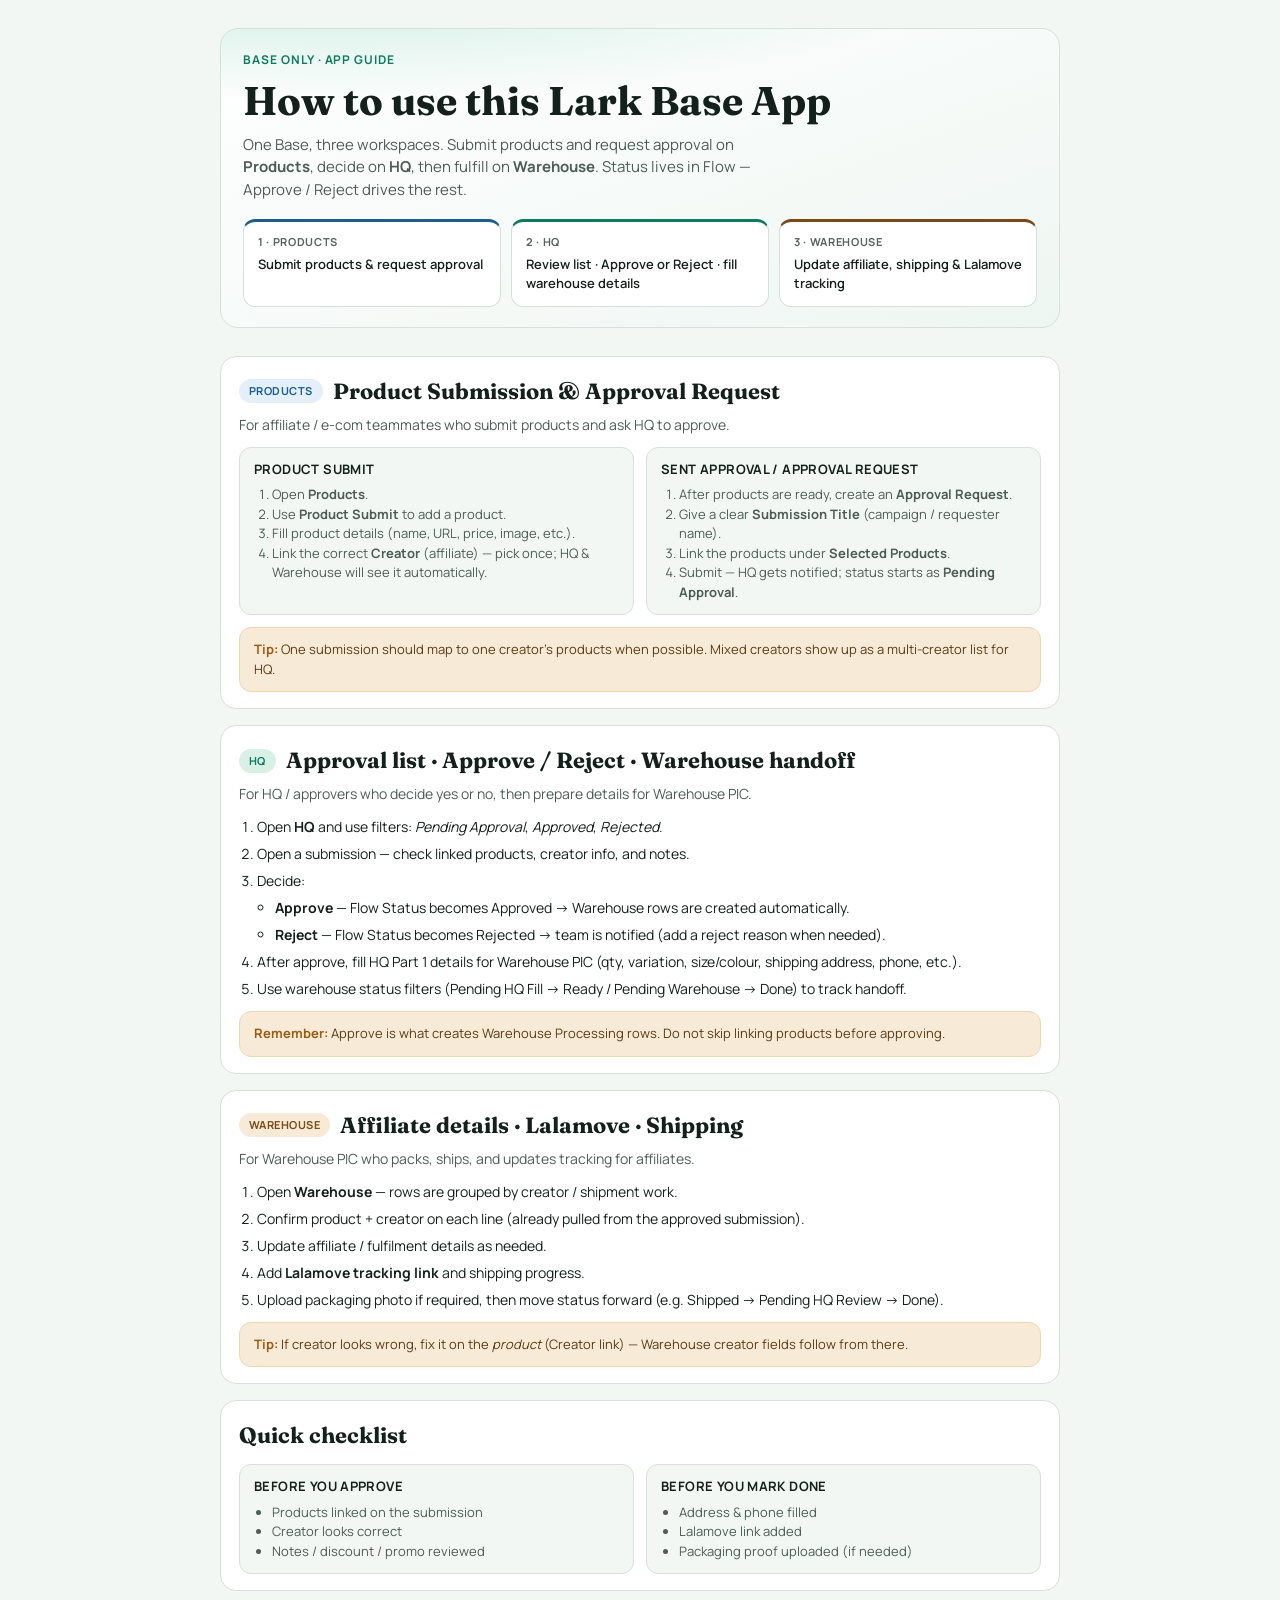
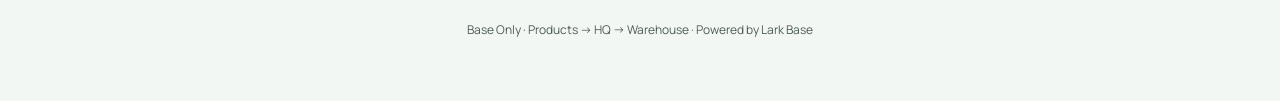
==== base-only-guide/index.html @ c316b64d "Add Base Only App homepage how-to guide (embeddable HTML)." ====
<!DOCTYPE html>
<html lang="en">
<head>
  <meta charset="UTF-8" />
  <meta name="viewport" content="width=device-width, initial-scale=1" />
  <title>Base Only — How to use</title>
  <link rel="preconnect" href="https://fonts.googleapis.com" />
  <link rel="preconnect" href="https://fonts.gstatic.com" crossorigin />
  <link href="https://fonts.googleapis.com/css2?family=Fraunces:opsz,wght@9..144,560;9..144,700&family=Manrope:wght@400;500;600;700&display=swap" rel="stylesheet" />
  <style>
    :root {
      --ink: #14201c;
      --muted: #4d5c56;
      --line: #d7e0db;
      --bg: #f3f7f4;
      --card: #ffffff;
      --accent: #0f7a5f;
      --accent-soft: #d9f0e7;
      --warn: #9a5b12;
      --warn-soft: #f7ebd7;
      --products: #1d5c8f;
      --hq: #0f7a5f;
      --wh: #7a4a16;
    }

    * { box-sizing: border-box; }
    html, body {
      margin: 0;
      padding: 0;
      background: var(--bg);
      color: var(--ink);
      font-family: "Manrope", system-ui, sans-serif;
      line-height: 1.5;
    }

    .wrap {
      max-width: 880px;
      margin: 0 auto;
      padding: 28px 20px 48px;
    }

    header {
      display: grid;
      gap: 10px;
      margin-bottom: 28px;
      padding: 22px 22px 20px;
      border-radius: 18px;
      background:
        radial-gradient(1200px 240px at 10% -20%, #c8ebe0 0%, transparent 55%),
        linear-gradient(160deg, #ffffff 0%, #eef6f2 100%);
      border: 1px solid var(--line);
    }

    .eyebrow {
      font-size: 12px;
      font-weight: 700;
      letter-spacing: 0.08em;
      text-transform: uppercase;
      color: var(--accent);
    }

    h1 {
      margin: 0;
      font-family: "Fraunces", Georgia, serif;
      font-size: clamp(28px, 4vw, 40px);
      line-height: 1.12;
      font-weight: 700;
    }

    .lede {
      margin: 0;
      max-width: 58ch;
      color: var(--muted);
      font-size: 15px;
    }

    .flow {
      display: grid;
      grid-template-columns: repeat(3, 1fr);
      gap: 10px;
      margin-top: 8px;
    }

    .flow-step {
      padding: 12px 14px;
      border-radius: 12px;
      background: #fff;
      border: 1px solid var(--line);
      font-size: 13px;
      font-weight: 600;
    }

    .flow-step span {
      display: block;
      font-size: 11px;
      font-weight: 700;
      letter-spacing: 0.06em;
      text-transform: uppercase;
      margin-bottom: 4px;
      opacity: 0.7;
    }

    .flow-step.products { border-top: 3px solid var(--products); }
    .flow-step.hq { border-top: 3px solid var(--hq); }
    .flow-step.wh { border-top: 3px solid var(--wh); }

    section {
      margin-bottom: 16px;
      padding: 18px 18px 16px;
      border-radius: 16px;
      background: var(--card);
      border: 1px solid var(--line);
    }

    section h2 {
      margin: 0 0 6px;
      font-family: "Fraunces", Georgia, serif;
      font-size: 22px;
      display: flex;
      align-items: center;
      gap: 10px;
    }

    .badge {
      display: inline-flex;
      align-items: center;
      height: 24px;
      padding: 0 10px;
      border-radius: 999px;
      font-family: "Manrope", sans-serif;
      font-size: 11px;
      font-weight: 700;
      letter-spacing: 0.04em;
      text-transform: uppercase;
    }

    .badge.products { background: #e4f0f9; color: var(--products); }
    .badge.hq { background: var(--accent-soft); color: var(--hq); }
    .badge.wh { background: var(--warn-soft); color: var(--wh); }

    .who {
      margin: 0 0 12px;
      color: var(--muted);
      font-size: 14px;
    }

    ol, ul {
      margin: 0;
      padding-left: 18px;
    }

    li { margin: 6px 0; font-size: 14px; }

    .grid-2 {
      display: grid;
      grid-template-columns: 1fr 1fr;
      gap: 12px;
      margin-top: 12px;
    }

    .box {
      padding: 12px 14px;
      border-radius: 12px;
      background: var(--bg);
      border: 1px solid var(--line);
    }

    .box h3 {
      margin: 0 0 6px;
      font-size: 13px;
      font-weight: 700;
      letter-spacing: 0.03em;
      text-transform: uppercase;
    }

    .box p, .box li {
      margin: 0;
      font-size: 13px;
      color: var(--muted);
    }

    .tip {
      margin-top: 12px;
      padding: 12px 14px;
      border-radius: 12px;
      background: var(--warn-soft);
      border: 1px solid #ecd7b3;
      color: #5c3a12;
      font-size: 13px;
    }

    .tip strong { color: var(--warn); }

    footer {
      margin-top: 8px;
      padding: 14px 4px;
      color: var(--muted);
      font-size: 12px;
      text-align: center;
    }

    @media (max-width: 720px) {
      .flow, .grid-2 { grid-template-columns: 1fr; }
    }
  </style>
</head>
<body>
  <div class="wrap">
    <header>
      <div class="eyebrow">Base Only · App guide</div>
      <h1>How to use this Lark Base App</h1>
      <p class="lede">
        One Base, three workspaces. Submit products and request approval on
        <strong>Products</strong>, decide on <strong>HQ</strong>, then fulfill on
        <strong>Warehouse</strong>. Status lives in Flow — Approve / Reject drives the rest.
      </p>
      <div class="flow" aria-label="Process flow">
        <div class="flow-step products"><span>1 · Products</span>Submit products &amp; request approval</div>
        <div class="flow-step hq"><span>2 · HQ</span>Review list · Approve or Reject · fill warehouse details</div>
        <div class="flow-step wh"><span>3 · Warehouse</span>Update affiliate, shipping &amp; Lalamove tracking</div>
      </div>
    </header>

    <section id="products">
      <h2><span class="badge products">Products</span> Product Submission &amp; Approval Request</h2>
      <p class="who">For affiliate / e-com teammates who submit products and ask HQ to approve.</p>
      <div class="grid-2">
        <div class="box">
          <h3>Product Submit</h3>
          <ol>
            <li>Open <strong>Products</strong>.</li>
            <li>Use <strong>Product Submit</strong> to add a product.</li>
            <li>Fill product details (name, URL, price, image, etc.).</li>
            <li>Link the correct <strong>Creator</strong> (affiliate) — pick once; HQ &amp; Warehouse will see it automatically.</li>
          </ol>
        </div>
        <div class="box">
          <h3>Sent Approval / Approval Request</h3>
          <ol>
            <li>After products are ready, create an <strong>Approval Request</strong>.</li>
            <li>Give a clear <strong>Submission Title</strong> (campaign / requester name).</li>
            <li>Link the products under <strong>Selected Products</strong>.</li>
            <li>Submit — HQ gets notified; status starts as <strong>Pending Approval</strong>.</li>
          </ol>
        </div>
      </div>
      <div class="tip"><strong>Tip:</strong> One submission should map to one creator’s products when possible. Mixed creators show up as a multi-creator list for HQ.</div>
    </section>

    <section id="hq">
      <h2><span class="badge hq">HQ</span> Approval list · Approve / Reject · Warehouse handoff</h2>
      <p class="who">For HQ / approvers who decide yes or no, then prepare details for Warehouse PIC.</p>
      <ol>
        <li>Open <strong>HQ</strong> and use filters: <em>Pending Approval</em>, <em>Approved</em>, <em>Rejected</em>.</li>
        <li>Open a submission — check linked products, creator info, and notes.</li>
        <li>
          Decide:
          <ul>
            <li><strong>Approve</strong> — Flow Status becomes Approved → Warehouse rows are created automatically.</li>
            <li><strong>Reject</strong> — Flow Status becomes Rejected → team is notified (add a reject reason when needed).</li>
          </ul>
        </li>
        <li>After approve, fill HQ Part 1 details for Warehouse PIC (qty, variation, size/colour, shipping address, phone, etc.).</li>
        <li>Use warehouse status filters (Pending HQ Fill → Ready / Pending Warehouse → Done) to track handoff.</li>
      </ol>
      <div class="tip"><strong>Remember:</strong> Approve is what creates Warehouse Processing rows. Do not skip linking products before approving.</div>
    </section>

    <section id="warehouse">
      <h2><span class="badge wh">Warehouse</span> Affiliate details · Lalamove · Shipping</h2>
      <p class="who">For Warehouse PIC who packs, ships, and updates tracking for affiliates.</p>
      <ol>
        <li>Open <strong>Warehouse</strong> — rows are grouped by creator / shipment work.</li>
        <li>Confirm product + creator on each line (already pulled from the approved submission).</li>
        <li>Update affiliate / fulfilment details as needed.</li>
        <li>Add <strong>Lalamove tracking link</strong> and shipping progress.</li>
        <li>Upload packaging photo if required, then move status forward (e.g. Shipped → Pending HQ Review → Done).</li>
      </ol>
      <div class="tip"><strong>Tip:</strong> If creator looks wrong, fix it on the <em>product</em> (Creator link) — Warehouse creator fields follow from there.</div>
    </section>

    <section>
      <h2>Quick checklist</h2>
      <div class="grid-2">
        <div class="box">
          <h3>Before you Approve</h3>
          <ul>
            <li>Products linked on the submission</li>
            <li>Creator looks correct</li>
            <li>Notes / discount / promo reviewed</li>
          </ul>
        </div>
        <div class="box">
          <h3>Before you mark Done</h3>
          <ul>
            <li>Address &amp; phone filled</li>
            <li>Lalamove link added</li>
            <li>Packaging proof uploaded (if needed)</li>
          </ul>
        </div>
      </div>
    </section>

    <footer>
      Base Only · Products → HQ → Warehouse · Powered by Lark Base
    </footer>
  </div>
</body>
</html>
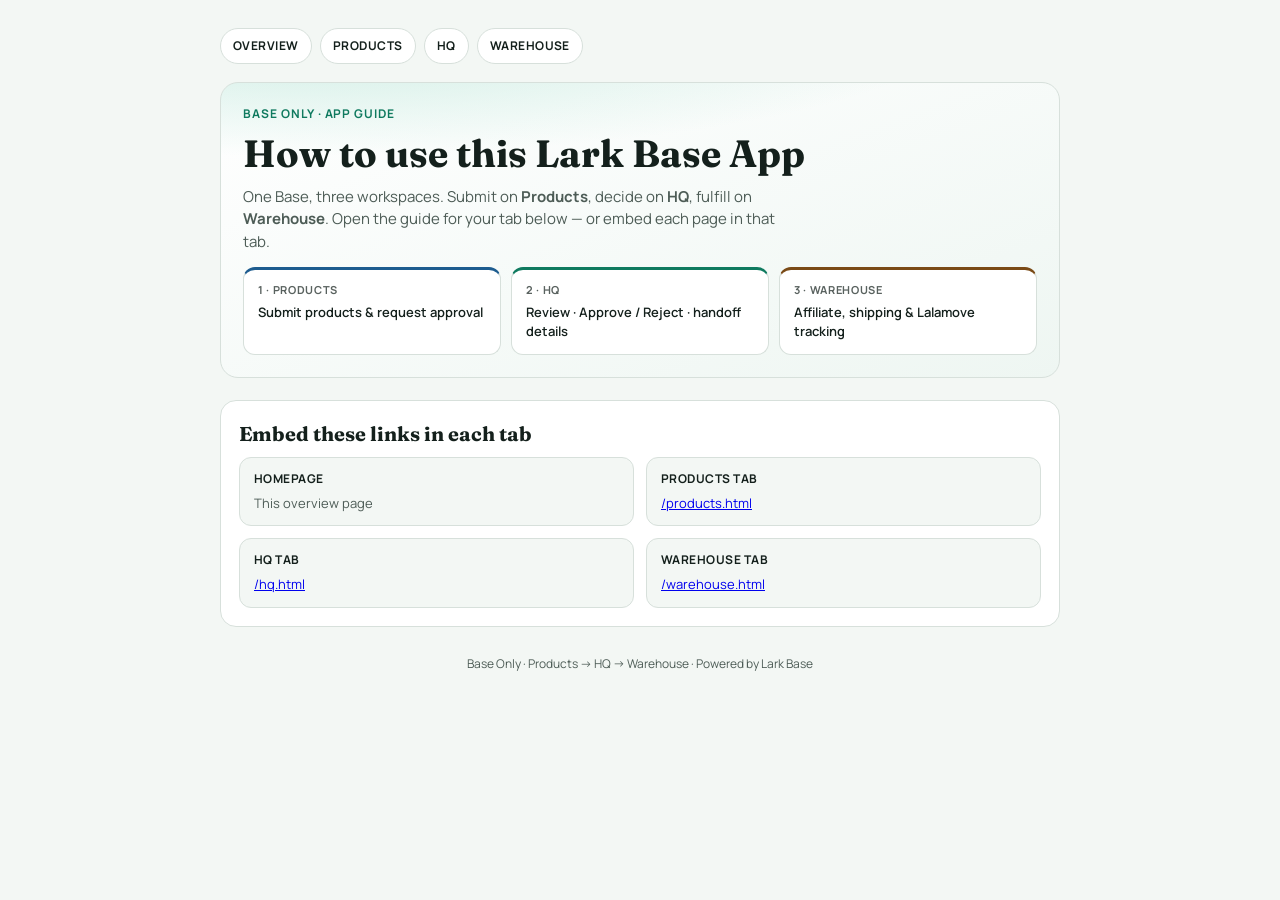
==== commit c7066ab9: "Add per-tab Base Only guides (Products, HQ, Warehouse)." ====
--- a/base-only-guide/index.html
+++ b/base-only-guide/index.html
@@ -7,303 +7,55 @@
   <link rel="preconnect" href="https://fonts.googleapis.com" />
   <link rel="preconnect" href="https://fonts.gstatic.com" crossorigin />
   <link href="https://fonts.googleapis.com/css2?family=Fraunces:opsz,wght@9..144,560;9..144,700&family=Manrope:wght@400;500;600;700&display=swap" rel="stylesheet" />
-  <style>
-    :root {
-      --ink: #14201c;
-      --muted: #4d5c56;
-      --line: #d7e0db;
-      --bg: #f3f7f4;
-      --card: #ffffff;
-      --accent: #0f7a5f;
-      --accent-soft: #d9f0e7;
-      --warn: #9a5b12;
-      --warn-soft: #f7ebd7;
-      --products: #1d5c8f;
-      --hq: #0f7a5f;
-      --wh: #7a4a16;
-    }
+  <link rel="stylesheet" href="./styles.css" />
+</head>
+<body data-page="home">
+  <div class="wrap">
+    <nav class="nav" aria-label="Guide pages">
+      <a href="./index.html">Overview</a>
+      <a href="./products.html">Products</a>
+      <a href="./hq.html">HQ</a>
+      <a href="./warehouse.html">Warehouse</a>
+    </nav>
 
-    * { box-sizing: border-box; }
-    html, body {
-      margin: 0;
-      padding: 0;
-      background: var(--bg);
-      color: var(--ink);
-      font-family: "Manrope", system-ui, sans-serif;
-      line-height: 1.5;
-    }
-
-    .wrap {
-      max-width: 880px;
-      margin: 0 auto;
-      padding: 28px 20px 48px;
-    }
-
-    header {
-      display: grid;
-      gap: 10px;
-      margin-bottom: 28px;
-      padding: 22px 22px 20px;
-      border-radius: 18px;
-      background:
-        radial-gradient(1200px 240px at 10% -20%, #c8ebe0 0%, transparent 55%),
-        linear-gradient(160deg, #ffffff 0%, #eef6f2 100%);
-      border: 1px solid var(--line);
-    }
-
-    .eyebrow {
-      font-size: 12px;
-      font-weight: 700;
-      letter-spacing: 0.08em;
-      text-transform: uppercase;
-      color: var(--accent);
-    }
-
-    h1 {
-      margin: 0;
-      font-family: "Fraunces", Georgia, serif;
-      font-size: clamp(28px, 4vw, 40px);
-      line-height: 1.12;
-      font-weight: 700;
-    }
-
-    .lede {
-      margin: 0;
-      max-width: 58ch;
-      color: var(--muted);
-      font-size: 15px;
-    }
-
-    .flow {
-      display: grid;
-      grid-template-columns: repeat(3, 1fr);
-      gap: 10px;
-      margin-top: 8px;
-    }
-
-    .flow-step {
-      padding: 12px 14px;
-      border-radius: 12px;
-      background: #fff;
-      border: 1px solid var(--line);
-      font-size: 13px;
-      font-weight: 600;
-    }
-
-    .flow-step span {
-      display: block;
-      font-size: 11px;
-      font-weight: 700;
-      letter-spacing: 0.06em;
-      text-transform: uppercase;
-      margin-bottom: 4px;
-      opacity: 0.7;
-    }
-
-    .flow-step.products { border-top: 3px solid var(--products); }
-    .flow-step.hq { border-top: 3px solid var(--hq); }
-    .flow-step.wh { border-top: 3px solid var(--wh); }
-
-    section {
-      margin-bottom: 16px;
-      padding: 18px 18px 16px;
-      border-radius: 16px;
-      background: var(--card);
-      border: 1px solid var(--line);
-    }
-
-    section h2 {
-      margin: 0 0 6px;
-      font-family: "Fraunces", Georgia, serif;
-      font-size: 22px;
-      display: flex;
-      align-items: center;
-      gap: 10px;
-    }
-
-    .badge {
-      display: inline-flex;
-      align-items: center;
-      height: 24px;
-      padding: 0 10px;
-      border-radius: 999px;
-      font-family: "Manrope", sans-serif;
-      font-size: 11px;
-      font-weight: 700;
-      letter-spacing: 0.04em;
-      text-transform: uppercase;
-    }
-
-    .badge.products { background: #e4f0f9; color: var(--products); }
-    .badge.hq { background: var(--accent-soft); color: var(--hq); }
-    .badge.wh { background: var(--warn-soft); color: var(--wh); }
-
-    .who {
-      margin: 0 0 12px;
-      color: var(--muted);
-      font-size: 14px;
-    }
-
-    ol, ul {
-      margin: 0;
-      padding-left: 18px;
-    }
-
-    li { margin: 6px 0; font-size: 14px; }
-
-    .grid-2 {
-      display: grid;
-      grid-template-columns: 1fr 1fr;
-      gap: 12px;
-      margin-top: 12px;
-    }
-
-    .box {
-      padding: 12px 14px;
-      border-radius: 12px;
-      background: var(--bg);
-      border: 1px solid var(--line);
-    }
-
-    .box h3 {
-      margin: 0 0 6px;
-      font-size: 13px;
-      font-weight: 700;
-      letter-spacing: 0.03em;
-      text-transform: uppercase;
-    }
-
-    .box p, .box li {
-      margin: 0;
-      font-size: 13px;
-      color: var(--muted);
-    }
-
-    .tip {
-      margin-top: 12px;
-      padding: 12px 14px;
-      border-radius: 12px;
-      background: var(--warn-soft);
-      border: 1px solid #ecd7b3;
-      color: #5c3a12;
-      font-size: 13px;
-    }
-
-    .tip strong { color: var(--warn); }
-
-    footer {
-      margin-top: 8px;
-      padding: 14px 4px;
-      color: var(--muted);
-      font-size: 12px;
-      text-align: center;
-    }
-
-    @media (max-width: 720px) {
-      .flow, .grid-2 { grid-template-columns: 1fr; }
-    }
-  </style>
-</head>
-<body>
-  <div class="wrap">
     <header>
       <div class="eyebrow">Base Only · App guide</div>
       <h1>How to use this Lark Base App</h1>
       <p class="lede">
-        One Base, three workspaces. Submit products and request approval on
-        <strong>Products</strong>, decide on <strong>HQ</strong>, then fulfill on
-        <strong>Warehouse</strong>. Status lives in Flow — Approve / Reject drives the rest.
+        One Base, three workspaces. Submit on <strong>Products</strong>, decide on
+        <strong>HQ</strong>, fulfill on <strong>Warehouse</strong>. Open the guide for
+        your tab below — or embed each page in that tab.
       </p>
       <div class="flow" aria-label="Process flow">
         <div class="flow-step products"><span>1 · Products</span>Submit products &amp; request approval</div>
-        <div class="flow-step hq"><span>2 · HQ</span>Review list · Approve or Reject · fill warehouse details</div>
-        <div class="flow-step wh"><span>3 · Warehouse</span>Update affiliate, shipping &amp; Lalamove tracking</div>
+        <div class="flow-step hq"><span>2 · HQ</span>Review · Approve / Reject · handoff details</div>
+        <div class="flow-step wh"><span>3 · Warehouse</span>Affiliate, shipping &amp; Lalamove tracking</div>
       </div>
     </header>
 
-    <section id="products">
-      <h2><span class="badge products">Products</span> Product Submission &amp; Approval Request</h2>
-      <p class="who">For affiliate / e-com teammates who submit products and ask HQ to approve.</p>
+    <section>
+      <h2>Embed these links in each tab</h2>
       <div class="grid-2">
         <div class="box">
-          <h3>Product Submit</h3>
-          <ol>
-            <li>Open <strong>Products</strong>.</li>
-            <li>Use <strong>Product Submit</strong> to add a product.</li>
-            <li>Fill product details (name, URL, price, image, etc.).</li>
-            <li>Link the correct <strong>Creator</strong> (affiliate) — pick once; HQ &amp; Warehouse will see it automatically.</li>
-          </ol>
+          <h3>Homepage</h3>
+          <p>This overview page</p>
         </div>
         <div class="box">
-          <h3>Sent Approval / Approval Request</h3>
-          <ol>
-            <li>After products are ready, create an <strong>Approval Request</strong>.</li>
-            <li>Give a clear <strong>Submission Title</strong> (campaign / requester name).</li>
-            <li>Link the products under <strong>Selected Products</strong>.</li>
-            <li>Submit — HQ gets notified; status starts as <strong>Pending Approval</strong>.</li>
-          </ol>
-        </div>
-      </div>
-      <div class="tip"><strong>Tip:</strong> One submission should map to one creator’s products when possible. Mixed creators show up as a multi-creator list for HQ.</div>
-    </section>
-
-    <section id="hq">
-      <h2><span class="badge hq">HQ</span> Approval list · Approve / Reject · Warehouse handoff</h2>
-      <p class="who">For HQ / approvers who decide yes or no, then prepare details for Warehouse PIC.</p>
-      <ol>
-        <li>Open <strong>HQ</strong> and use filters: <em>Pending Approval</em>, <em>Approved</em>, <em>Rejected</em>.</li>
-        <li>Open a submission — check linked products, creator info, and notes.</li>
-        <li>
-          Decide:
-          <ul>
-            <li><strong>Approve</strong> — Flow Status becomes Approved → Warehouse rows are created automatically.</li>
-            <li><strong>Reject</strong> — Flow Status becomes Rejected → team is notified (add a reject reason when needed).</li>
-          </ul>
-        </li>
-        <li>After approve, fill HQ Part 1 details for Warehouse PIC (qty, variation, size/colour, shipping address, phone, etc.).</li>
-        <li>Use warehouse status filters (Pending HQ Fill → Ready / Pending Warehouse → Done) to track handoff.</li>
-      </ol>
-      <div class="tip"><strong>Remember:</strong> Approve is what creates Warehouse Processing rows. Do not skip linking products before approving.</div>
-    </section>
-
-    <section id="warehouse">
-      <h2><span class="badge wh">Warehouse</span> Affiliate details · Lalamove · Shipping</h2>
-      <p class="who">For Warehouse PIC who packs, ships, and updates tracking for affiliates.</p>
-      <ol>
-        <li>Open <strong>Warehouse</strong> — rows are grouped by creator / shipment work.</li>
-        <li>Confirm product + creator on each line (already pulled from the approved submission).</li>
-        <li>Update affiliate / fulfilment details as needed.</li>
-        <li>Add <strong>Lalamove tracking link</strong> and shipping progress.</li>
-        <li>Upload packaging photo if required, then move status forward (e.g. Shipped → Pending HQ Review → Done).</li>
-      </ol>
-      <div class="tip"><strong>Tip:</strong> If creator looks wrong, fix it on the <em>product</em> (Creator link) — Warehouse creator fields follow from there.</div>
-    </section>
-
-    <section>
-      <h2>Quick checklist</h2>
-      <div class="grid-2">
-        <div class="box">
-          <h3>Before you Approve</h3>
-          <ul>
-            <li>Products linked on the submission</li>
-            <li>Creator looks correct</li>
-            <li>Notes / discount / promo reviewed</li>
-          </ul>
+          <h3>Products tab</h3>
+          <p><a href="./products.html">/products.html</a></p>
         </div>
         <div class="box">
-          <h3>Before you mark Done</h3>
-          <ul>
-            <li>Address &amp; phone filled</li>
-            <li>Lalamove link added</li>
-            <li>Packaging proof uploaded (if needed)</li>
-          </ul>
+          <h3>HQ tab</h3>
+          <p><a href="./hq.html">/hq.html</a></p>
+        </div>
+        <div class="box">
+          <h3>Warehouse tab</h3>
+          <p><a href="./warehouse.html">/warehouse.html</a></p>
         </div>
       </div>
     </section>
 
-    <footer>
-      Base Only · Products → HQ → Warehouse · Powered by Lark Base
-    </footer>
+    <footer>Base Only · Products → HQ → Warehouse · Powered by Lark Base</footer>
   </div>
 </body>
 </html>
--- a/base-only-guide/styles.css
+++ b/base-only-guide/styles.css
@@ -0,0 +1,247 @@
+:root {
+  --ink: #14201c;
+  --muted: #4d5c56;
+  --line: #d7e0db;
+  --bg: #f3f7f4;
+  --card: #ffffff;
+  --accent: #0f7a5f;
+  --accent-soft: #d9f0e7;
+  --warn: #9a5b12;
+  --warn-soft: #f7ebd7;
+  --products: #1d5c8f;
+  --hq: #0f7a5f;
+  --wh: #7a4a16;
+}
+
+* { box-sizing: border-box; }
+html, body {
+  margin: 0;
+  padding: 0;
+  background: var(--bg);
+  color: var(--ink);
+  font-family: "Manrope", system-ui, sans-serif;
+  line-height: 1.5;
+}
+
+.wrap {
+  max-width: 880px;
+  margin: 0 auto;
+  padding: 28px 20px 48px;
+}
+
+header {
+  display: grid;
+  gap: 10px;
+  margin-bottom: 22px;
+  padding: 22px;
+  border-radius: 18px;
+  border: 1px solid var(--line);
+  background:
+    radial-gradient(1200px 240px at 10% -20%, #c8ebe0 0%, transparent 55%),
+    linear-gradient(160deg, #ffffff 0%, #eef6f2 100%);
+}
+
+header.theme-products {
+  background:
+    radial-gradient(1200px 240px at 10% -20%, #c9dff2 0%, transparent 55%),
+    linear-gradient(160deg, #ffffff 0%, #eef4fa 100%);
+}
+header.theme-hq {
+  background:
+    radial-gradient(1200px 240px at 10% -20%, #c8ebe0 0%, transparent 55%),
+    linear-gradient(160deg, #ffffff 0%, #eef6f2 100%);
+}
+header.theme-wh {
+  background:
+    radial-gradient(1200px 240px at 10% -20%, #f0dfc4 0%, transparent 55%),
+    linear-gradient(160deg, #ffffff 0%, #faf5ee 100%);
+}
+
+.eyebrow {
+  font-size: 12px;
+  font-weight: 700;
+  letter-spacing: 0.08em;
+  text-transform: uppercase;
+  color: var(--accent);
+}
+.theme-products .eyebrow { color: var(--products); }
+.theme-hq .eyebrow { color: var(--hq); }
+.theme-wh .eyebrow { color: var(--wh); }
+
+h1 {
+  margin: 0;
+  font-family: "Fraunces", Georgia, serif;
+  font-size: clamp(26px, 4vw, 38px);
+  line-height: 1.12;
+  font-weight: 700;
+}
+
+.lede {
+  margin: 0;
+  max-width: 60ch;
+  color: var(--muted);
+  font-size: 15px;
+}
+
+.nav {
+  display: flex;
+  flex-wrap: wrap;
+  gap: 8px;
+  margin-bottom: 18px;
+}
+.nav a {
+  text-decoration: none;
+  color: var(--ink);
+  font-size: 12px;
+  font-weight: 700;
+  letter-spacing: 0.04em;
+  text-transform: uppercase;
+  padding: 8px 12px;
+  border-radius: 999px;
+  border: 1px solid var(--line);
+  background: #fff;
+}
+.nav a.active-products { background: #e4f0f9; border-color: #b9d4ea; color: var(--products); }
+.nav a.active-hq { background: var(--accent-soft); border-color: #b7dfd0; color: var(--hq); }
+.nav a.active-wh { background: var(--warn-soft); border-color: #ecd7b3; color: var(--wh); }
+
+.flow {
+  display: grid;
+  grid-template-columns: repeat(3, 1fr);
+  gap: 10px;
+  margin-top: 4px;
+}
+.flow-step {
+  padding: 12px 14px;
+  border-radius: 12px;
+  background: #fff;
+  border: 1px solid var(--line);
+  font-size: 13px;
+  font-weight: 600;
+}
+.flow-step span {
+  display: block;
+  font-size: 11px;
+  font-weight: 700;
+  letter-spacing: 0.06em;
+  text-transform: uppercase;
+  margin-bottom: 4px;
+  opacity: 0.7;
+}
+.flow-step.products { border-top: 3px solid var(--products); }
+.flow-step.hq { border-top: 3px solid var(--hq); }
+.flow-step.wh { border-top: 3px solid var(--wh); }
+
+section {
+  margin-bottom: 14px;
+  padding: 18px;
+  border-radius: 16px;
+  background: var(--card);
+  border: 1px solid var(--line);
+}
+section h2 {
+  margin: 0 0 8px;
+  font-family: "Fraunces", Georgia, serif;
+  font-size: 20px;
+}
+.who {
+  margin: 0 0 12px;
+  color: var(--muted);
+  font-size: 14px;
+}
+
+ol, ul { margin: 0; padding-left: 18px; }
+li { margin: 6px 0; font-size: 14px; }
+
+.grid-2 {
+  display: grid;
+  grid-template-columns: 1fr 1fr;
+  gap: 12px;
+}
+.box {
+  padding: 12px 14px;
+  border-radius: 12px;
+  background: var(--bg);
+  border: 1px solid var(--line);
+}
+.box h3 {
+  margin: 0 0 6px;
+  font-size: 12px;
+  font-weight: 700;
+  letter-spacing: 0.04em;
+  text-transform: uppercase;
+}
+.box p, .box li {
+  margin: 0;
+  font-size: 13px;
+  color: var(--muted);
+}
+
+.steps {
+  counter-reset: step;
+  list-style: none;
+  padding: 0;
+  margin: 0;
+}
+.steps li {
+  position: relative;
+  margin: 0 0 10px;
+  padding: 12px 14px 12px 48px;
+  border-radius: 12px;
+  background: var(--bg);
+  border: 1px solid var(--line);
+  font-size: 14px;
+}
+.steps li::before {
+  counter-increment: step;
+  content: counter(step);
+  position: absolute;
+  left: 12px;
+  top: 12px;
+  width: 26px;
+  height: 26px;
+  border-radius: 50%;
+  display: grid;
+  place-items: center;
+  font-size: 12px;
+  font-weight: 700;
+  color: #fff;
+  background: var(--accent);
+}
+.theme-products ~ .wrap .steps li::before,
+body[data-page="products"] .steps li::before { background: var(--products); }
+body[data-page="hq"] .steps li::before { background: var(--hq); }
+body[data-page="warehouse"] .steps li::before { background: var(--wh); }
+
+.tip {
+  margin-top: 12px;
+  padding: 12px 14px;
+  border-radius: 12px;
+  background: var(--warn-soft);
+  border: 1px solid #ecd7b3;
+  color: #5c3a12;
+  font-size: 13px;
+}
+.tip strong { color: var(--warn); }
+
+.ok {
+  margin-top: 12px;
+  padding: 12px 14px;
+  border-radius: 12px;
+  background: var(--accent-soft);
+  border: 1px solid #b7dfd0;
+  color: #0d4f3e;
+  font-size: 13px;
+}
+
+footer {
+  margin-top: 8px;
+  padding: 14px 4px;
+  color: var(--muted);
+  font-size: 12px;
+  text-align: center;
+}
+
+@media (max-width: 720px) {
+  .flow, .grid-2 { grid-template-columns: 1fr; }
+}
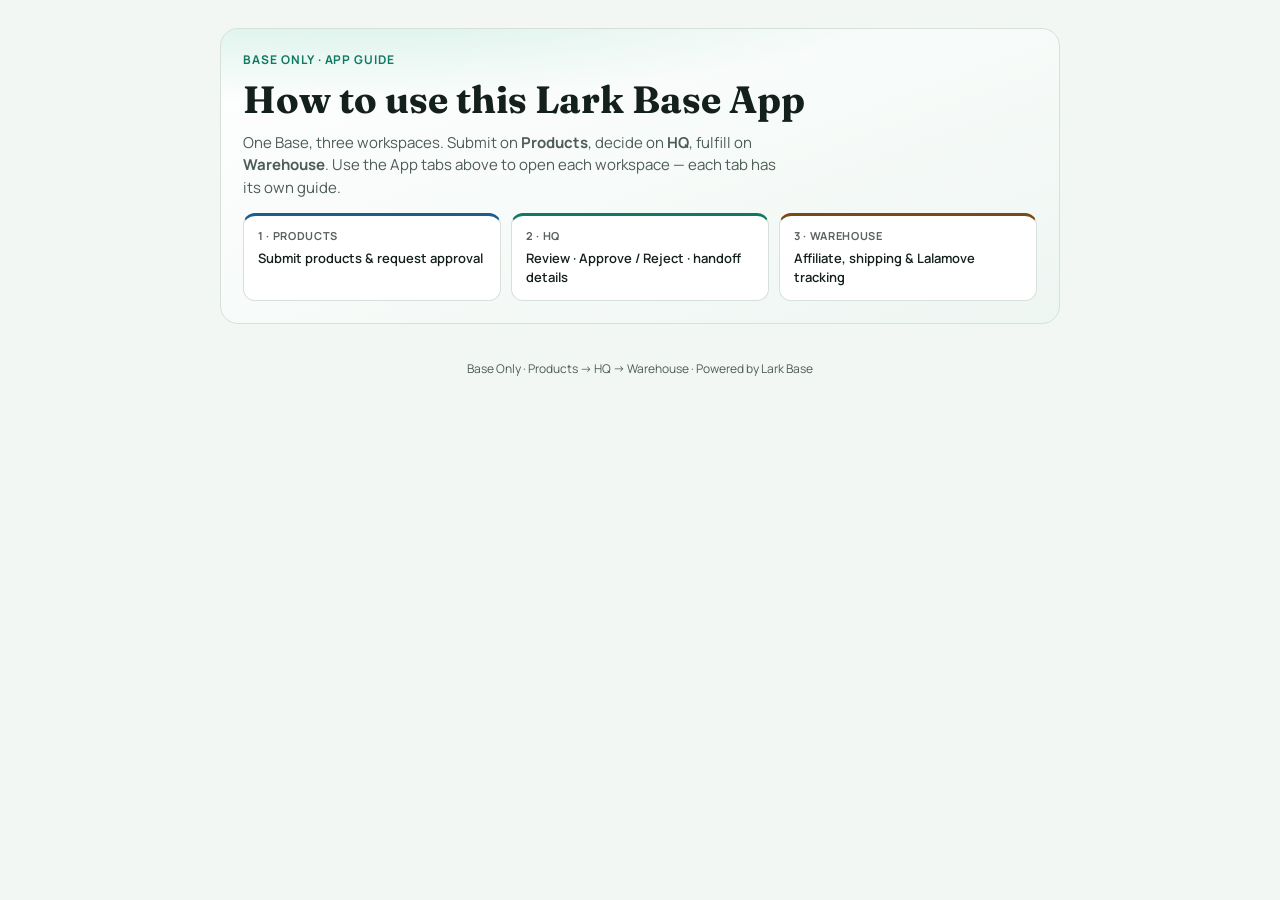
==== commit 6c9bc611: "Remove in-page nav links from Base Only embed guides." ====
--- a/base-only-guide/index.html
+++ b/base-only-guide/index.html
@@ -11,20 +11,13 @@
 </head>
 <body data-page="home">
   <div class="wrap">
-    <nav class="nav" aria-label="Guide pages">
-      <a href="./index.html">Overview</a>
-      <a href="./products.html">Products</a>
-      <a href="./hq.html">HQ</a>
-      <a href="./warehouse.html">Warehouse</a>
-    </nav>
-
     <header>
       <div class="eyebrow">Base Only · App guide</div>
       <h1>How to use this Lark Base App</h1>
       <p class="lede">
         One Base, three workspaces. Submit on <strong>Products</strong>, decide on
-        <strong>HQ</strong>, fulfill on <strong>Warehouse</strong>. Open the guide for
-        your tab below — or embed each page in that tab.
+        <strong>HQ</strong>, fulfill on <strong>Warehouse</strong>. Use the App tabs
+        above to open each workspace — each tab has its own guide.
       </p>
       <div class="flow" aria-label="Process flow">
         <div class="flow-step products"><span>1 · Products</span>Submit products &amp; request approval</div>
@@ -33,28 +26,6 @@
       </div>
     </header>
 
-    <section>
-      <h2>Embed these links in each tab</h2>
-      <div class="grid-2">
-        <div class="box">
-          <h3>Homepage</h3>
-          <p>This overview page</p>
-        </div>
-        <div class="box">
-          <h3>Products tab</h3>
-          <p><a href="./products.html">/products.html</a></p>
-        </div>
-        <div class="box">
-          <h3>HQ tab</h3>
-          <p><a href="./hq.html">/hq.html</a></p>
-        </div>
-        <div class="box">
-          <h3>Warehouse tab</h3>
-          <p><a href="./warehouse.html">/warehouse.html</a></p>
-        </div>
-      </div>
-    </section>
-
     <footer>Base Only · Products → HQ → Warehouse · Powered by Lark Base</footer>
   </div>
 </body>
--- a/base-only-guide/styles.css
+++ b/base-only-guide/styles.css
@@ -83,28 +83,6 @@
   font-size: 15px;
 }
 
-.nav {
-  display: flex;
-  flex-wrap: wrap;
-  gap: 8px;
-  margin-bottom: 18px;
-}
-.nav a {
-  text-decoration: none;
-  color: var(--ink);
-  font-size: 12px;
-  font-weight: 700;
-  letter-spacing: 0.04em;
-  text-transform: uppercase;
-  padding: 8px 12px;
-  border-radius: 999px;
-  border: 1px solid var(--line);
-  background: #fff;
-}
-.nav a.active-products { background: #e4f0f9; border-color: #b9d4ea; color: var(--products); }
-.nav a.active-hq { background: var(--accent-soft); border-color: #b7dfd0; color: var(--hq); }
-.nav a.active-wh { background: var(--warn-soft); border-color: #ecd7b3; color: var(--wh); }
-
 .flow {
   display: grid;
   grid-template-columns: repeat(3, 1fr);
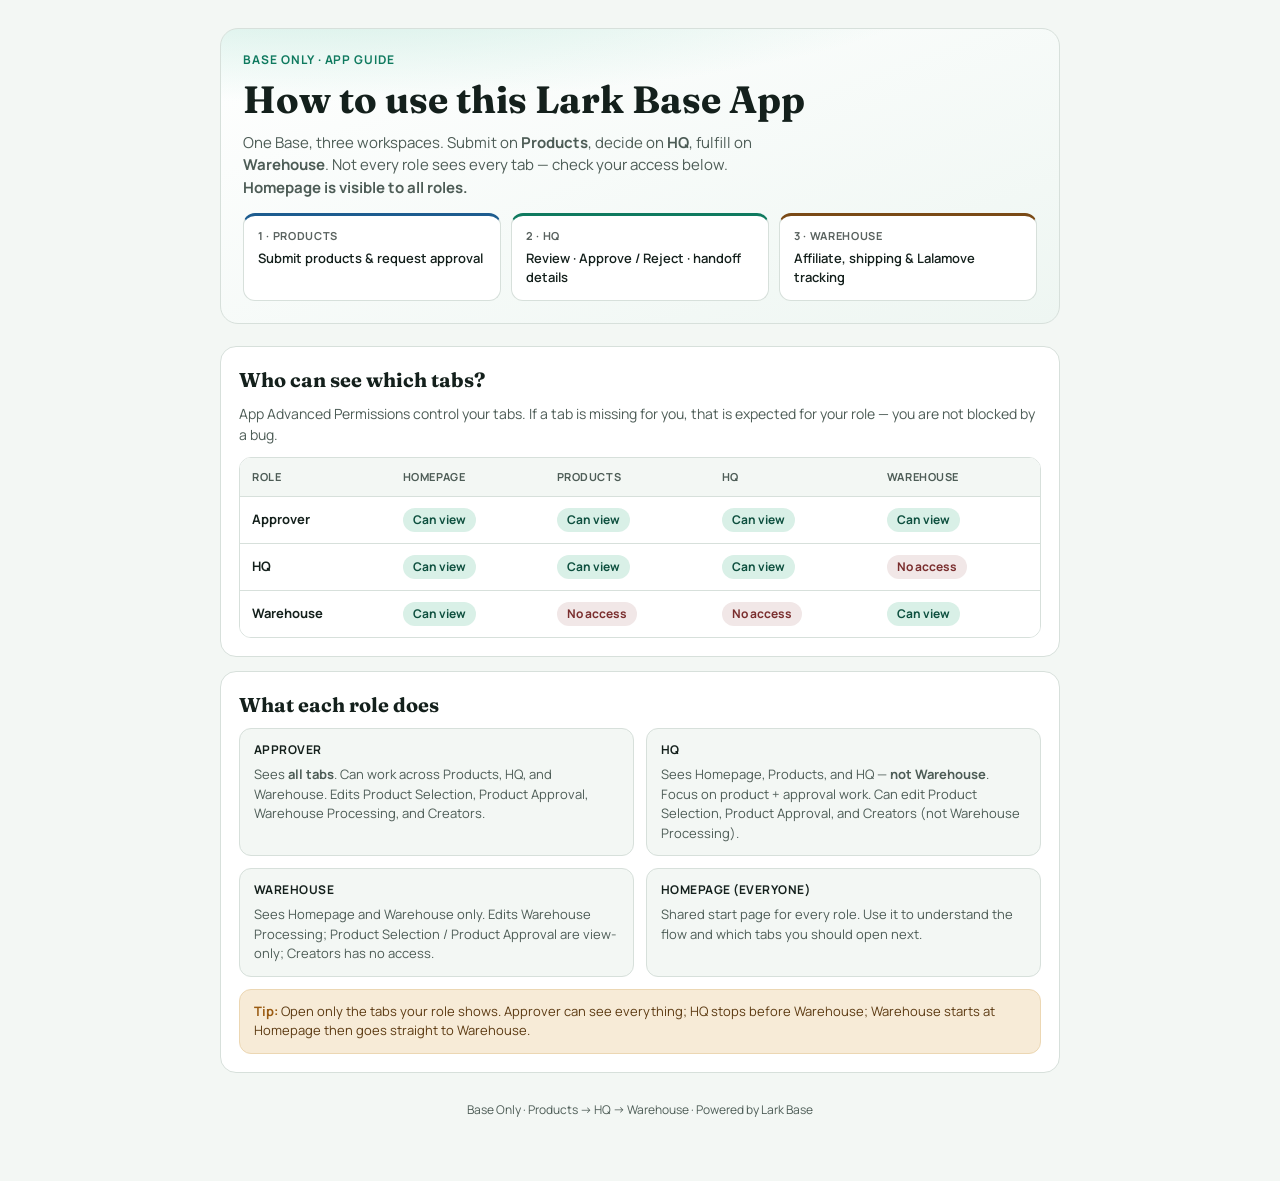
==== commit ccab4ce1: "Document role-based page access on homepage guide." ====
--- a/base-only-guide/index.html
+++ b/base-only-guide/index.html
@@ -16,8 +16,8 @@
       <h1>How to use this Lark Base App</h1>
       <p class="lede">
         One Base, three workspaces. Submit on <strong>Products</strong>, decide on
-        <strong>HQ</strong>, fulfill on <strong>Warehouse</strong>. Use the App tabs
-        above to open each workspace — each tab has its own guide.
+        <strong>HQ</strong>, fulfill on <strong>Warehouse</strong>. Not every role sees
+        every tab — check your access below. <strong>Homepage is visible to all roles.</strong>
       </p>
       <div class="flow" aria-label="Process flow">
         <div class="flow-step products"><span>1 · Products</span>Submit products &amp; request approval</div>
@@ -26,6 +26,72 @@
       </div>
     </header>
 
+    <section>
+      <h2>Who can see which tabs?</h2>
+      <p class="who">
+        App Advanced Permissions control your tabs. If a tab is missing for you, that is expected for your role — you are not blocked by a bug.
+      </p>
+      <div class="access-table-wrap">
+        <table class="access-table" aria-label="Role page access">
+          <thead>
+            <tr>
+              <th>Role</th>
+              <th>Homepage</th>
+              <th>Products</th>
+              <th>HQ</th>
+              <th>Warehouse</th>
+            </tr>
+          </thead>
+          <tbody>
+            <tr>
+              <td><strong>Approver</strong></td>
+              <td><span class="pill yes">Can view</span></td>
+              <td><span class="pill yes">Can view</span></td>
+              <td><span class="pill yes">Can view</span></td>
+              <td><span class="pill yes">Can view</span></td>
+            </tr>
+            <tr>
+              <td><strong>HQ</strong></td>
+              <td><span class="pill yes">Can view</span></td>
+              <td><span class="pill yes">Can view</span></td>
+              <td><span class="pill yes">Can view</span></td>
+              <td><span class="pill no">No access</span></td>
+            </tr>
+            <tr>
+              <td><strong>Warehouse</strong></td>
+              <td><span class="pill yes">Can view</span></td>
+              <td><span class="pill no">No access</span></td>
+              <td><span class="pill no">No access</span></td>
+              <td><span class="pill yes">Can view</span></td>
+            </tr>
+          </tbody>
+        </table>
+      </div>
+    </section>
+
+    <section>
+      <h2>What each role does</h2>
+      <div class="grid-2">
+        <div class="box">
+          <h3>Approver</h3>
+          <p>Sees <strong>all tabs</strong>. Can work across Products, HQ, and Warehouse. Edits Product Selection, Product Approval, Warehouse Processing, and Creators.</p>
+        </div>
+        <div class="box">
+          <h3>HQ</h3>
+          <p>Sees Homepage, Products, and HQ — <strong>not Warehouse</strong>. Focus on product + approval work. Can edit Product Selection, Product Approval, and Creators (not Warehouse Processing).</p>
+        </div>
+        <div class="box">
+          <h3>Warehouse</h3>
+          <p>Sees Homepage and Warehouse only. Edits Warehouse Processing; Product Selection / Product Approval are view-only; Creators has no access.</p>
+        </div>
+        <div class="box">
+          <h3>Homepage (everyone)</h3>
+          <p>Shared start page for every role. Use it to understand the flow and which tabs you should open next.</p>
+        </div>
+      </div>
+      <div class="tip"><strong>Tip:</strong> Open only the tabs your role shows. Approver can see everything; HQ stops before Warehouse; Warehouse starts at Homepage then goes straight to Warehouse.</div>
+    </section>
+
     <footer>Base Only · Products → HQ → Warehouse · Powered by Lark Base</footer>
   </div>
 </body>
--- a/base-only-guide/styles.css
+++ b/base-only-guide/styles.css
@@ -220,6 +220,51 @@
   text-align: center;
 }
 
+.access-table-wrap {
+  overflow-x: auto;
+  border-radius: 12px;
+  border: 1px solid var(--line);
+}
+.access-table {
+  width: 100%;
+  border-collapse: collapse;
+  font-size: 13px;
+  background: #fff;
+}
+.access-table th,
+.access-table td {
+  padding: 11px 12px;
+  text-align: left;
+  border-bottom: 1px solid var(--line);
+  vertical-align: middle;
+}
+.access-table th {
+  background: var(--bg);
+  font-size: 11px;
+  letter-spacing: 0.05em;
+  text-transform: uppercase;
+  color: var(--muted);
+}
+.access-table tr:last-child td { border-bottom: 0; }
+.pill {
+  display: inline-flex;
+  align-items: center;
+  height: 24px;
+  padding: 0 10px;
+  border-radius: 999px;
+  font-size: 12px;
+  font-weight: 700;
+  white-space: nowrap;
+}
+.pill.yes {
+  background: var(--accent-soft);
+  color: #0d4f3e;
+}
+.pill.no {
+  background: #f1e7e7;
+  color: #7a2e2e;
+}
+
 @media (max-width: 720px) {
   .flow, .grid-2 { grid-template-columns: 1fr; }
 }
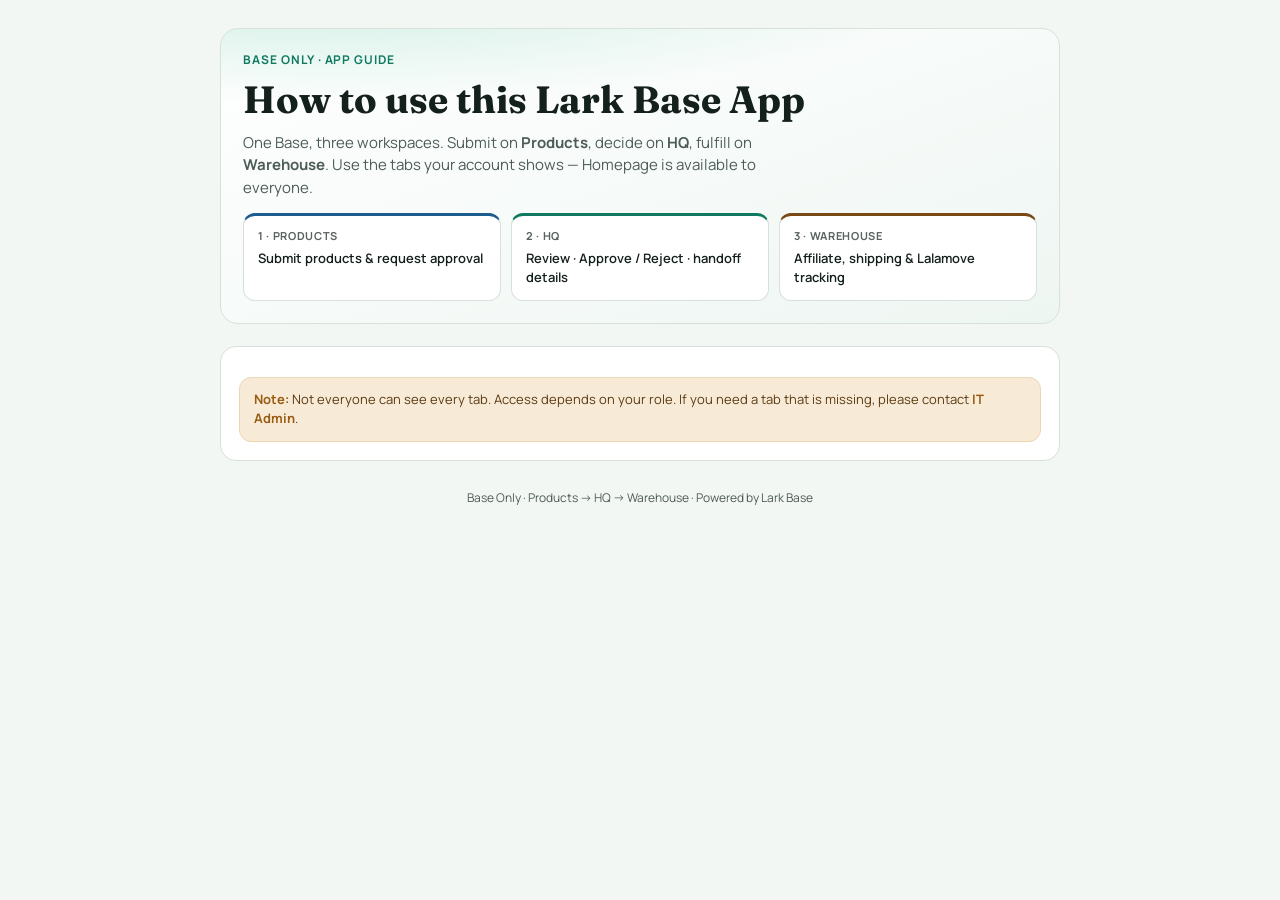
==== commit 154a475b: "Simplify homepage access note: contact IT Admin for missing tabs." ====
--- a/base-only-guide/index.html
+++ b/base-only-guide/index.html
@@ -16,8 +16,7 @@
       <h1>How to use this Lark Base App</h1>
       <p class="lede">
         One Base, three workspaces. Submit on <strong>Products</strong>, decide on
-        <strong>HQ</strong>, fulfill on <strong>Warehouse</strong>. Not every role sees
-        every tab — check your access below. <strong>Homepage is visible to all roles.</strong>
+        <strong>HQ</strong>, fulfill on <strong>Warehouse</strong>. Use the tabs your account shows — Homepage is available to everyone.
       </p>
       <div class="flow" aria-label="Process flow">
         <div class="flow-step products"><span>1 · Products</span>Submit products &amp; request approval</div>
@@ -27,69 +26,10 @@
     </header>
 
     <section>
-      <h2>Who can see which tabs?</h2>
-      <p class="who">
-        App Advanced Permissions control your tabs. If a tab is missing for you, that is expected for your role — you are not blocked by a bug.
-      </p>
-      <div class="access-table-wrap">
-        <table class="access-table" aria-label="Role page access">
-          <thead>
-            <tr>
-              <th>Role</th>
-              <th>Homepage</th>
-              <th>Products</th>
-              <th>HQ</th>
-              <th>Warehouse</th>
-            </tr>
-          </thead>
-          <tbody>
-            <tr>
-              <td><strong>Approver</strong></td>
-              <td><span class="pill yes">Can view</span></td>
-              <td><span class="pill yes">Can view</span></td>
-              <td><span class="pill yes">Can view</span></td>
-              <td><span class="pill yes">Can view</span></td>
-            </tr>
-            <tr>
-              <td><strong>HQ</strong></td>
-              <td><span class="pill yes">Can view</span></td>
-              <td><span class="pill yes">Can view</span></td>
-              <td><span class="pill yes">Can view</span></td>
-              <td><span class="pill no">No access</span></td>
-            </tr>
-            <tr>
-              <td><strong>Warehouse</strong></td>
-              <td><span class="pill yes">Can view</span></td>
-              <td><span class="pill no">No access</span></td>
-              <td><span class="pill no">No access</span></td>
-              <td><span class="pill yes">Can view</span></td>
-            </tr>
-          </tbody>
-        </table>
+      <div class="tip">
+        <strong>Note:</strong> Not everyone can see every tab. Access depends on your role.
+        If you need a tab that is missing, please contact <strong>IT Admin</strong>.
       </div>
-    </section>
-
-    <section>
-      <h2>What each role does</h2>
-      <div class="grid-2">
-        <div class="box">
-          <h3>Approver</h3>
-          <p>Sees <strong>all tabs</strong>. Can work across Products, HQ, and Warehouse. Edits Product Selection, Product Approval, Warehouse Processing, and Creators.</p>
-        </div>
-        <div class="box">
-          <h3>HQ</h3>
-          <p>Sees Homepage, Products, and HQ — <strong>not Warehouse</strong>. Focus on product + approval work. Can edit Product Selection, Product Approval, and Creators (not Warehouse Processing).</p>
-        </div>
-        <div class="box">
-          <h3>Warehouse</h3>
-          <p>Sees Homepage and Warehouse only. Edits Warehouse Processing; Product Selection / Product Approval are view-only; Creators has no access.</p>
-        </div>
-        <div class="box">
-          <h3>Homepage (everyone)</h3>
-          <p>Shared start page for every role. Use it to understand the flow and which tabs you should open next.</p>
-        </div>
-      </div>
-      <div class="tip"><strong>Tip:</strong> Open only the tabs your role shows. Approver can see everything; HQ stops before Warehouse; Warehouse starts at Homepage then goes straight to Warehouse.</div>
     </section>
 
     <footer>Base Only · Products → HQ → Warehouse · Powered by Lark Base</footer>
